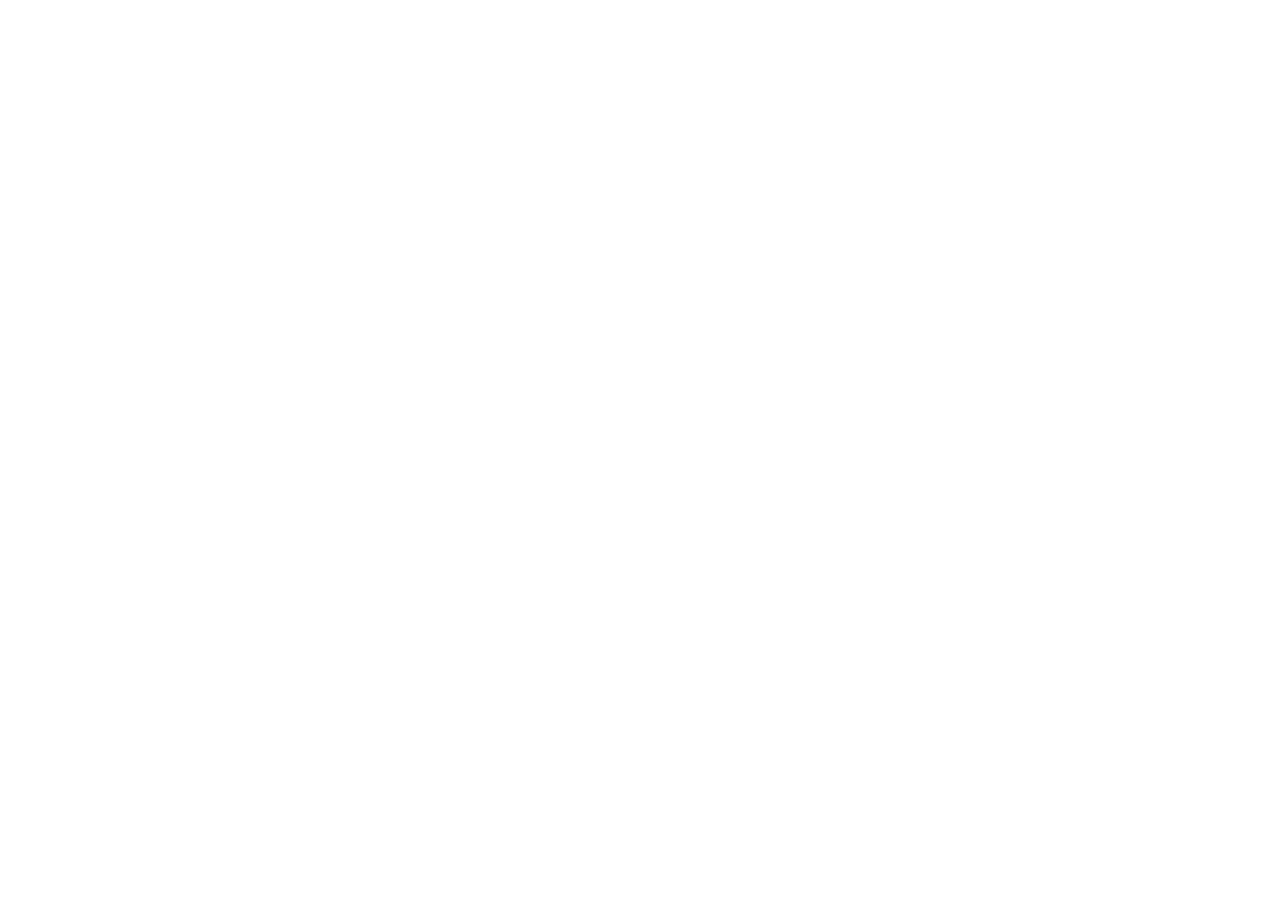
==== github.html @ 8320f014 "Atualizações de estilo" ====
<!DOCTYPE html>
<html lang="pt-br">
<head>
    <meta charset="UTF-8">
    <meta http-equiv="X-UA-Compatible" content="IE=edge">
    <meta name="viewport" content="width=device-width, initial-scale=1.0">
    <title>GitHub</title>
    <style>
        * {
            margin: 0;
            padding: 0;
        }

        main {
            width: 237px;
            height: 990px;
            background: url(../imagens/tela-github.png) left no-repeat scroll;
            background-size: cover;
        }
    </style>
</head>
<body>
</body>
</html>
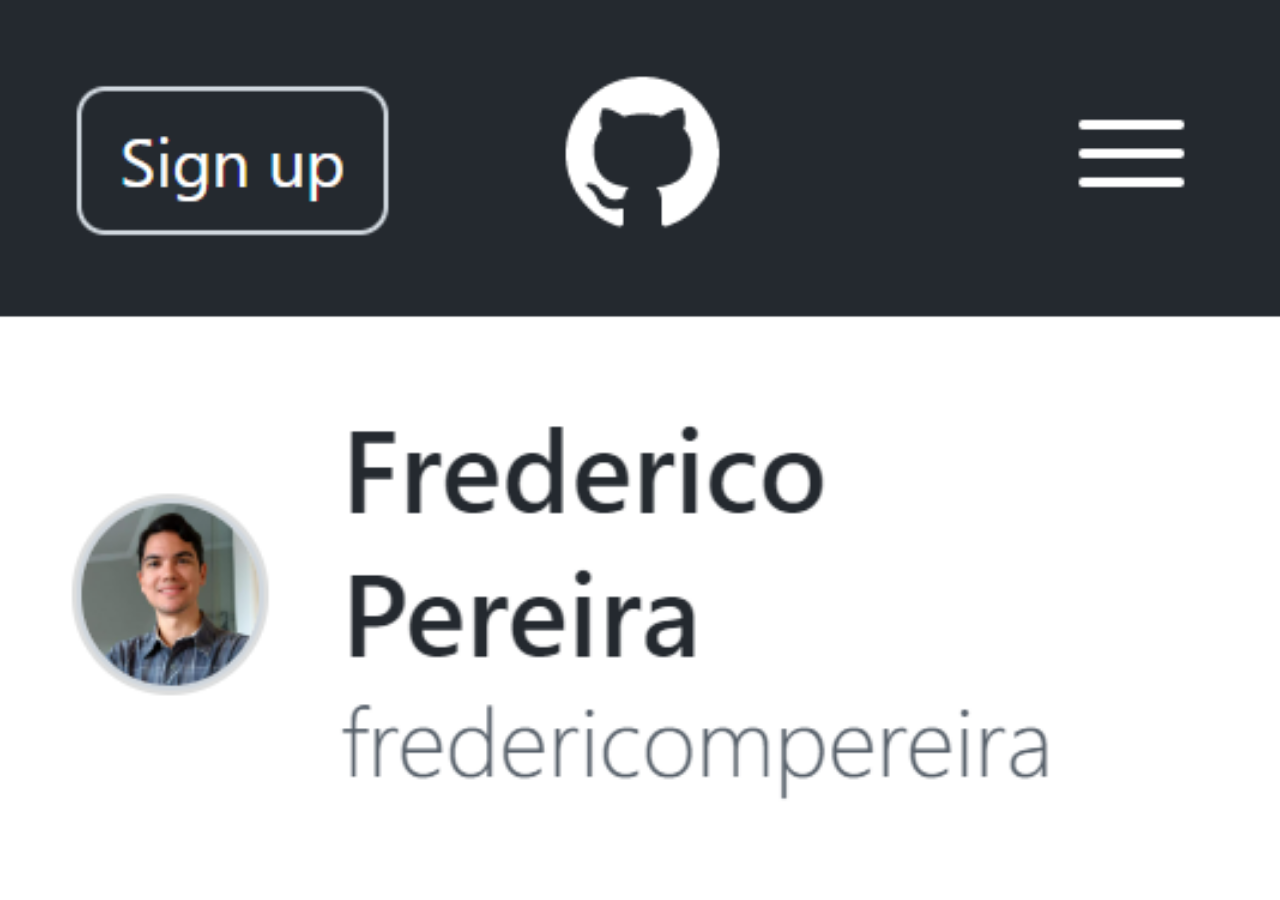
==== commit acf65f86: "Atualizações de telas" ====
--- a/github.html
+++ b/github.html
@@ -11,10 +11,10 @@
             padding: 0;
         }
 
-        main {
-            width: 237px;
-            height: 990px;
-            background: url(../imagens/tela-github.png) left no-repeat scroll;
+        body {
+            width: 100vw;
+            height: 100vh;
+            background: url(imagens/tela-github-p.png) top center no-repeat;
             background-size: cover;
         }
     </style>
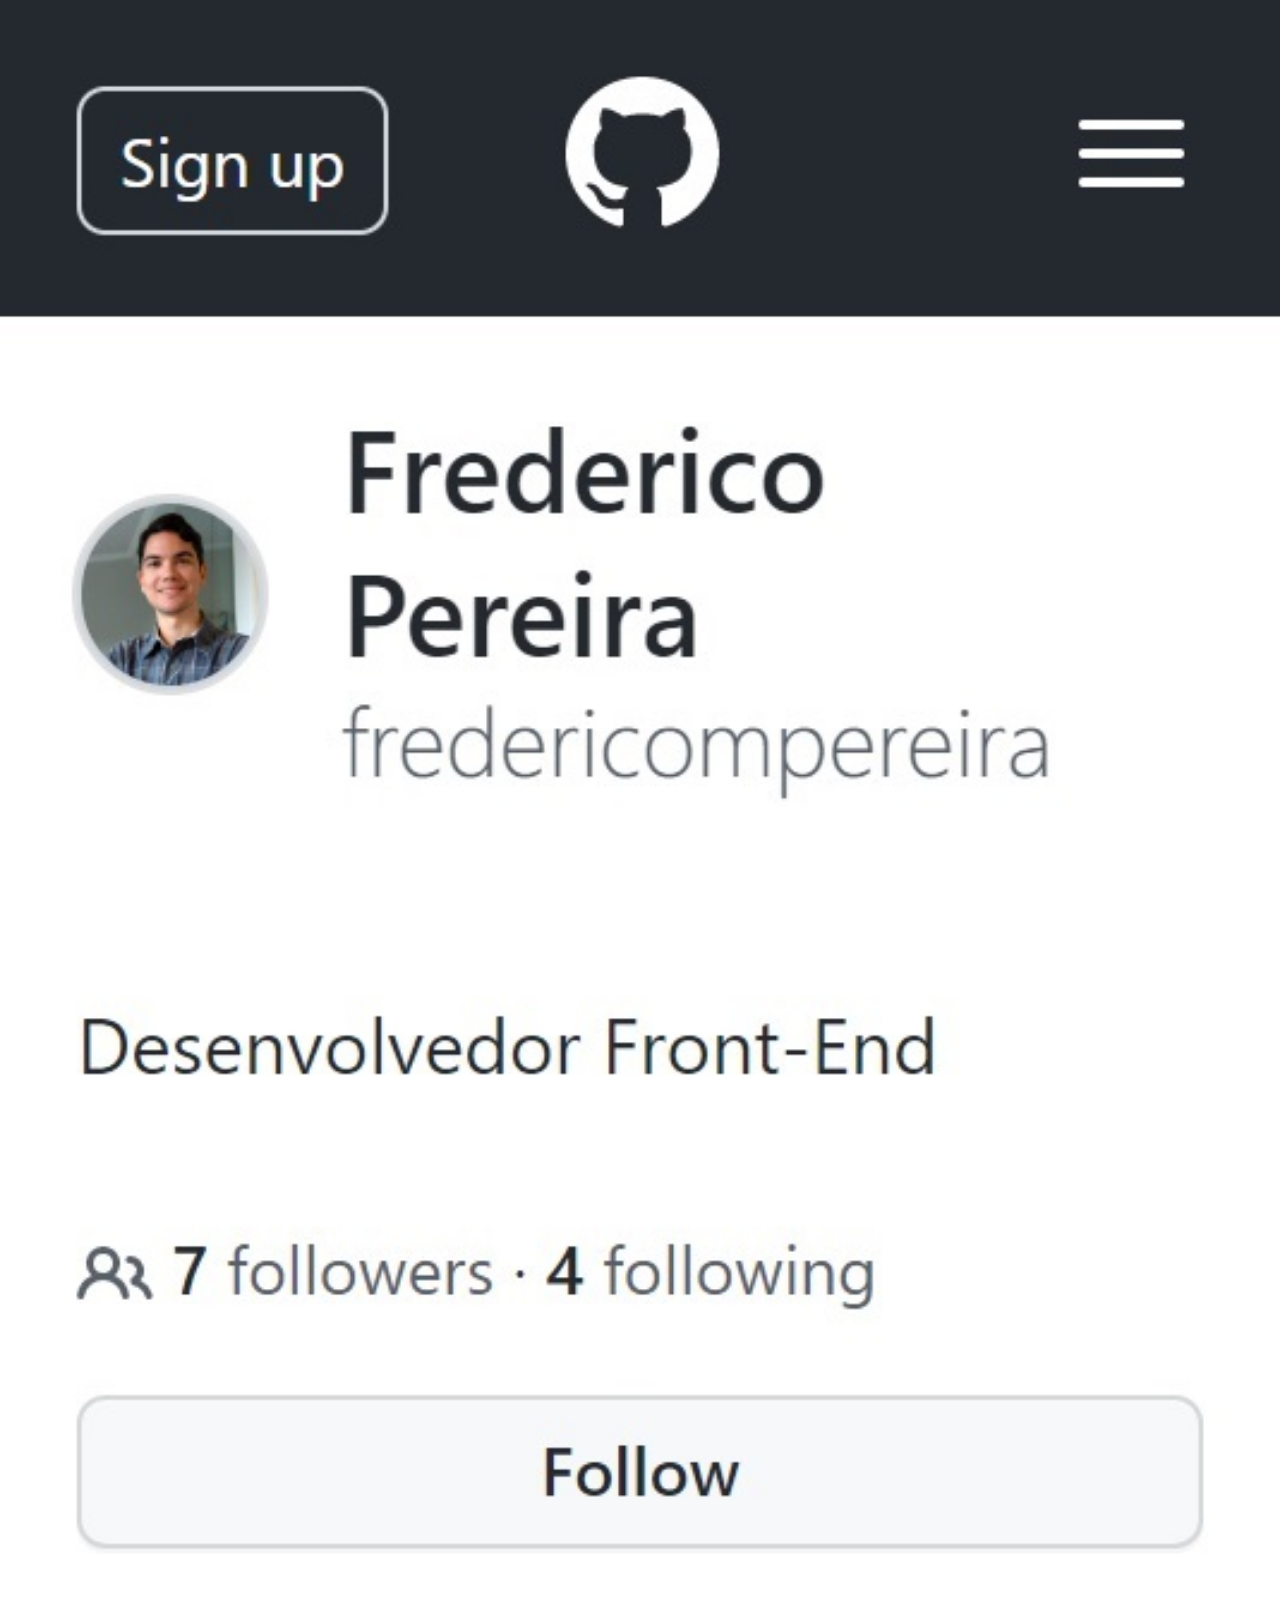
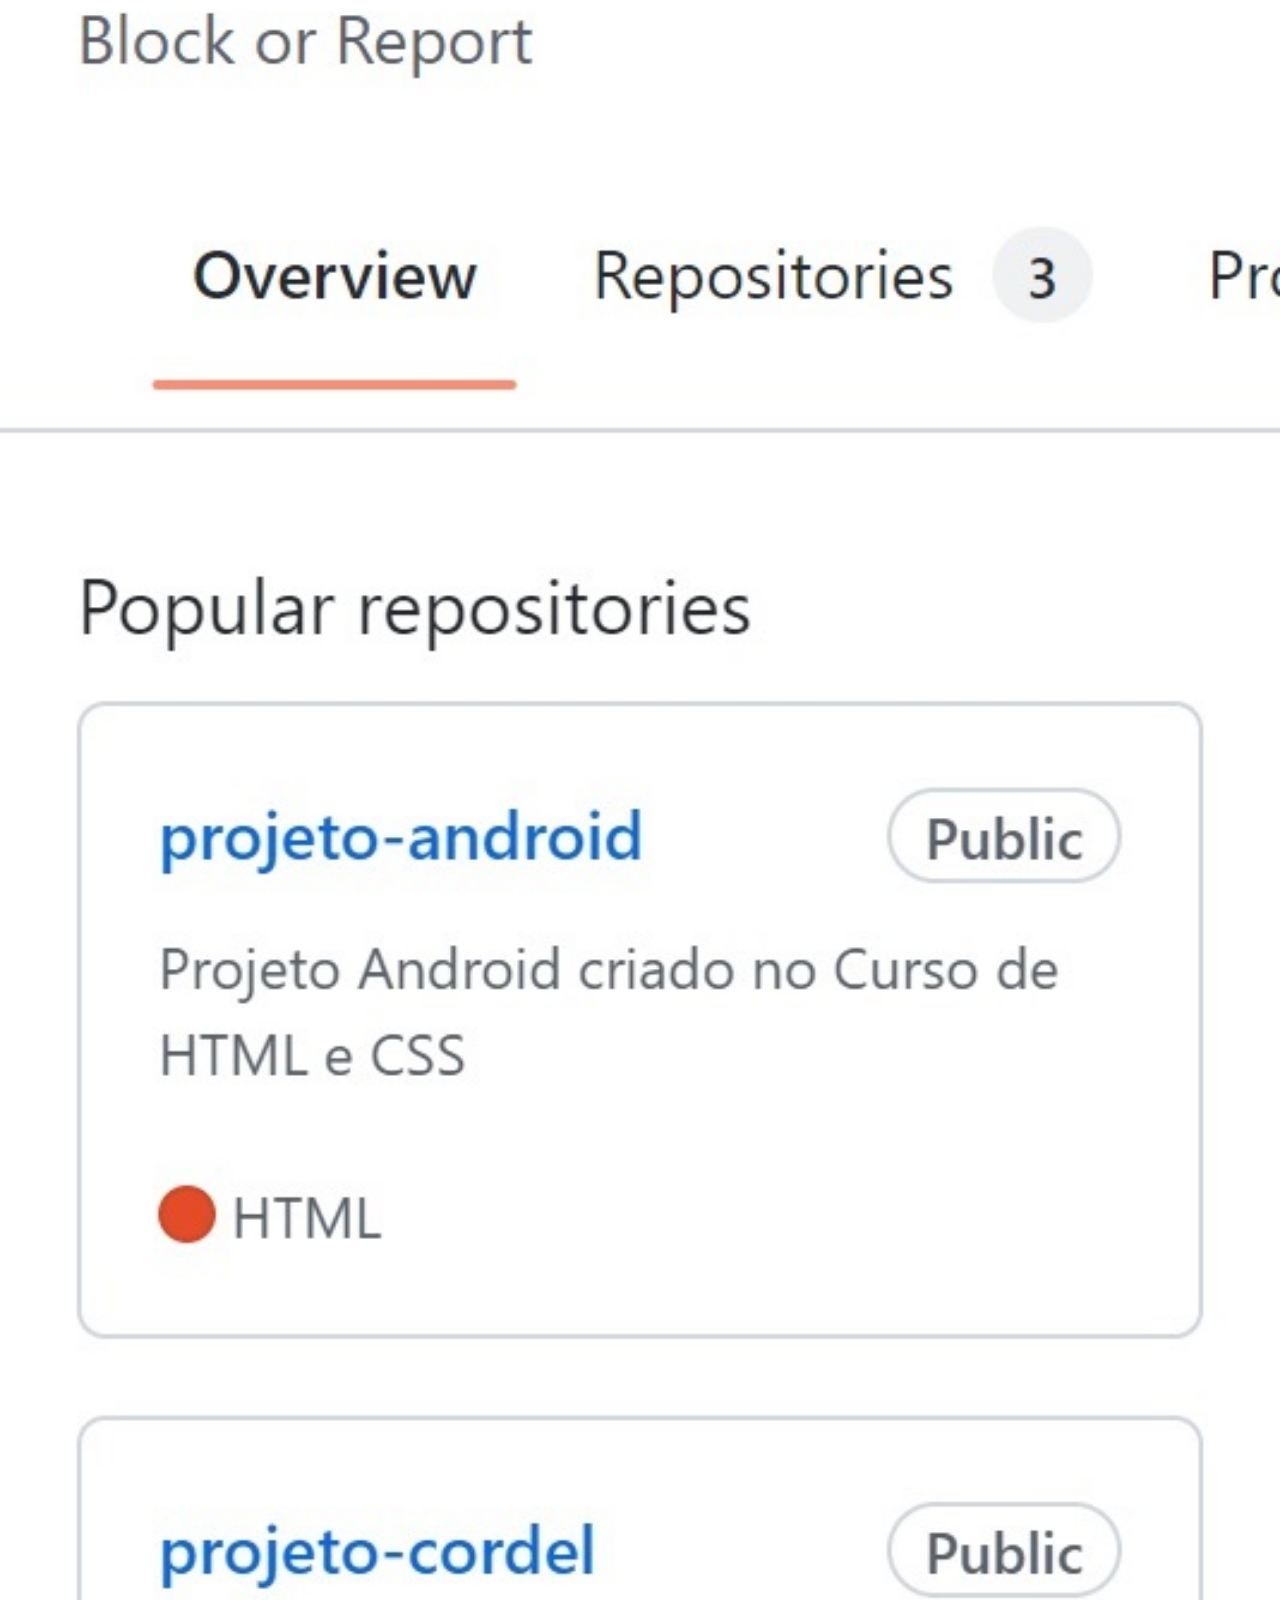
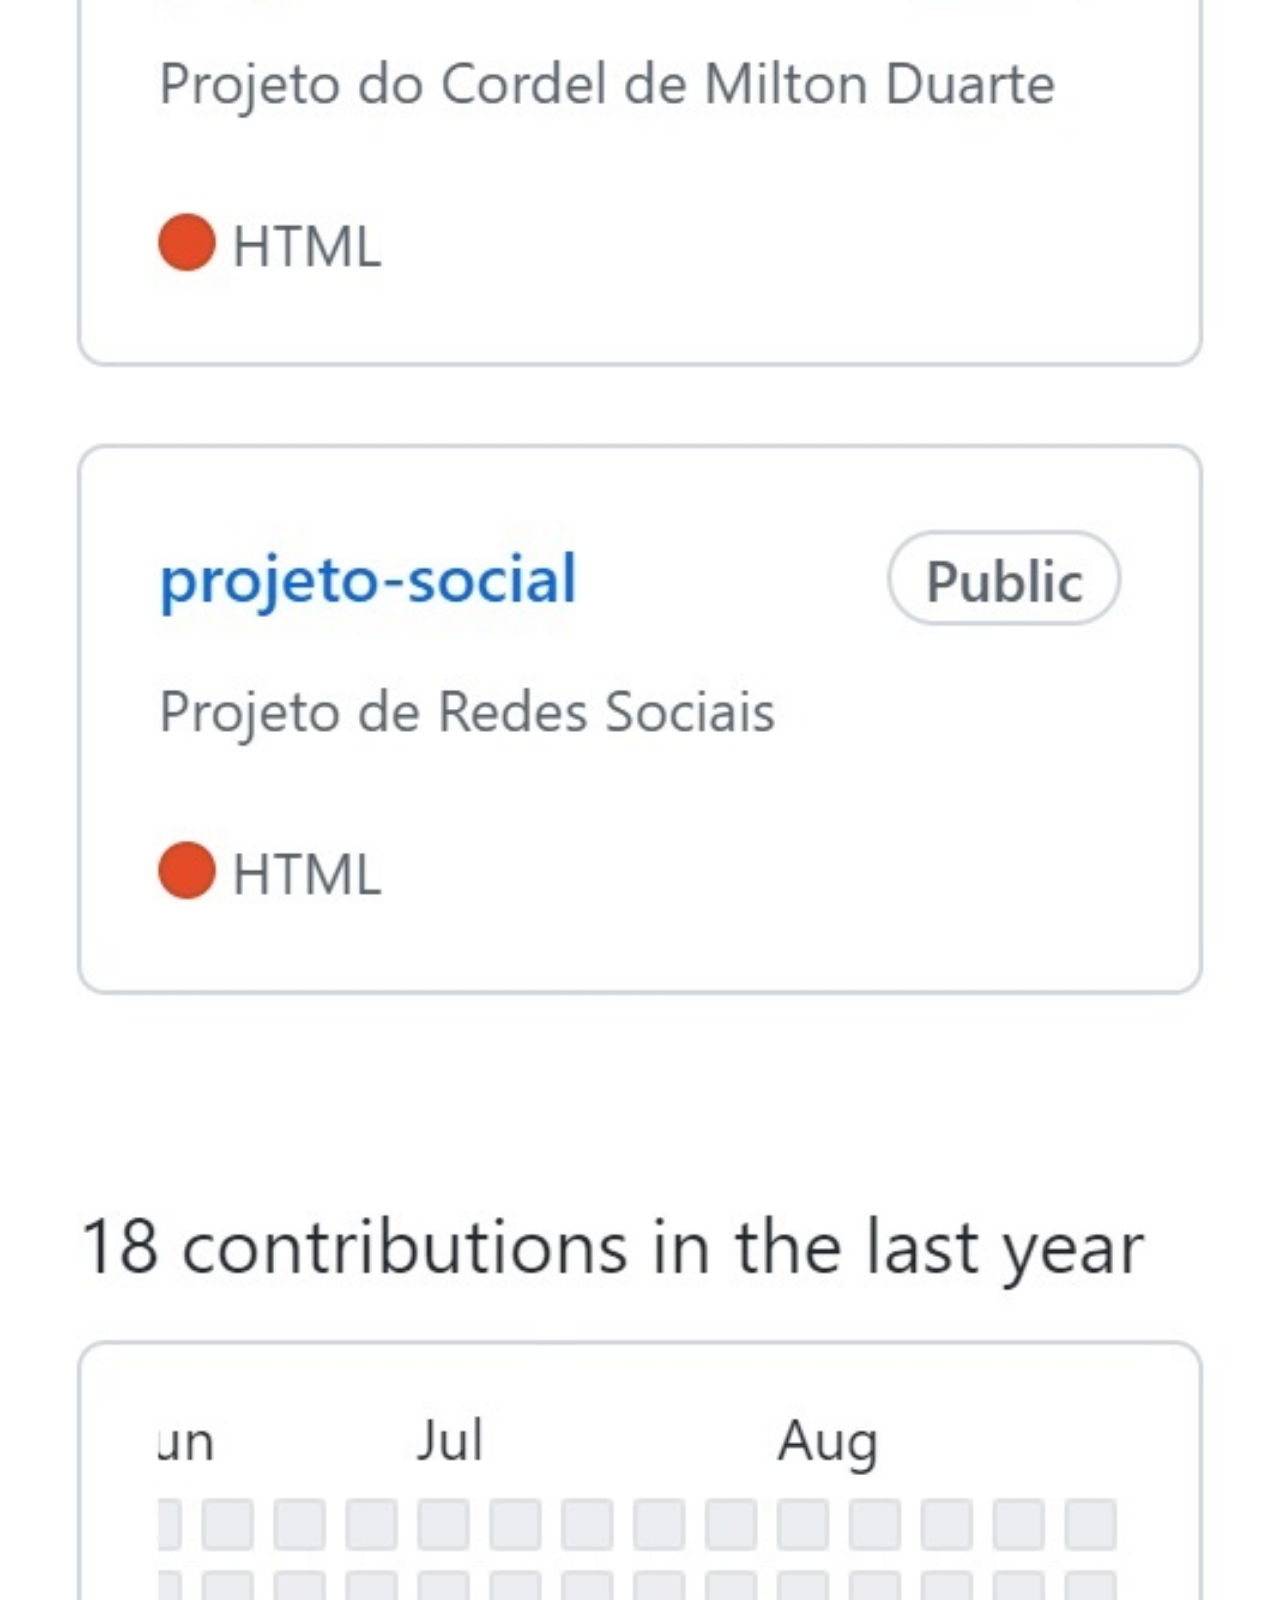
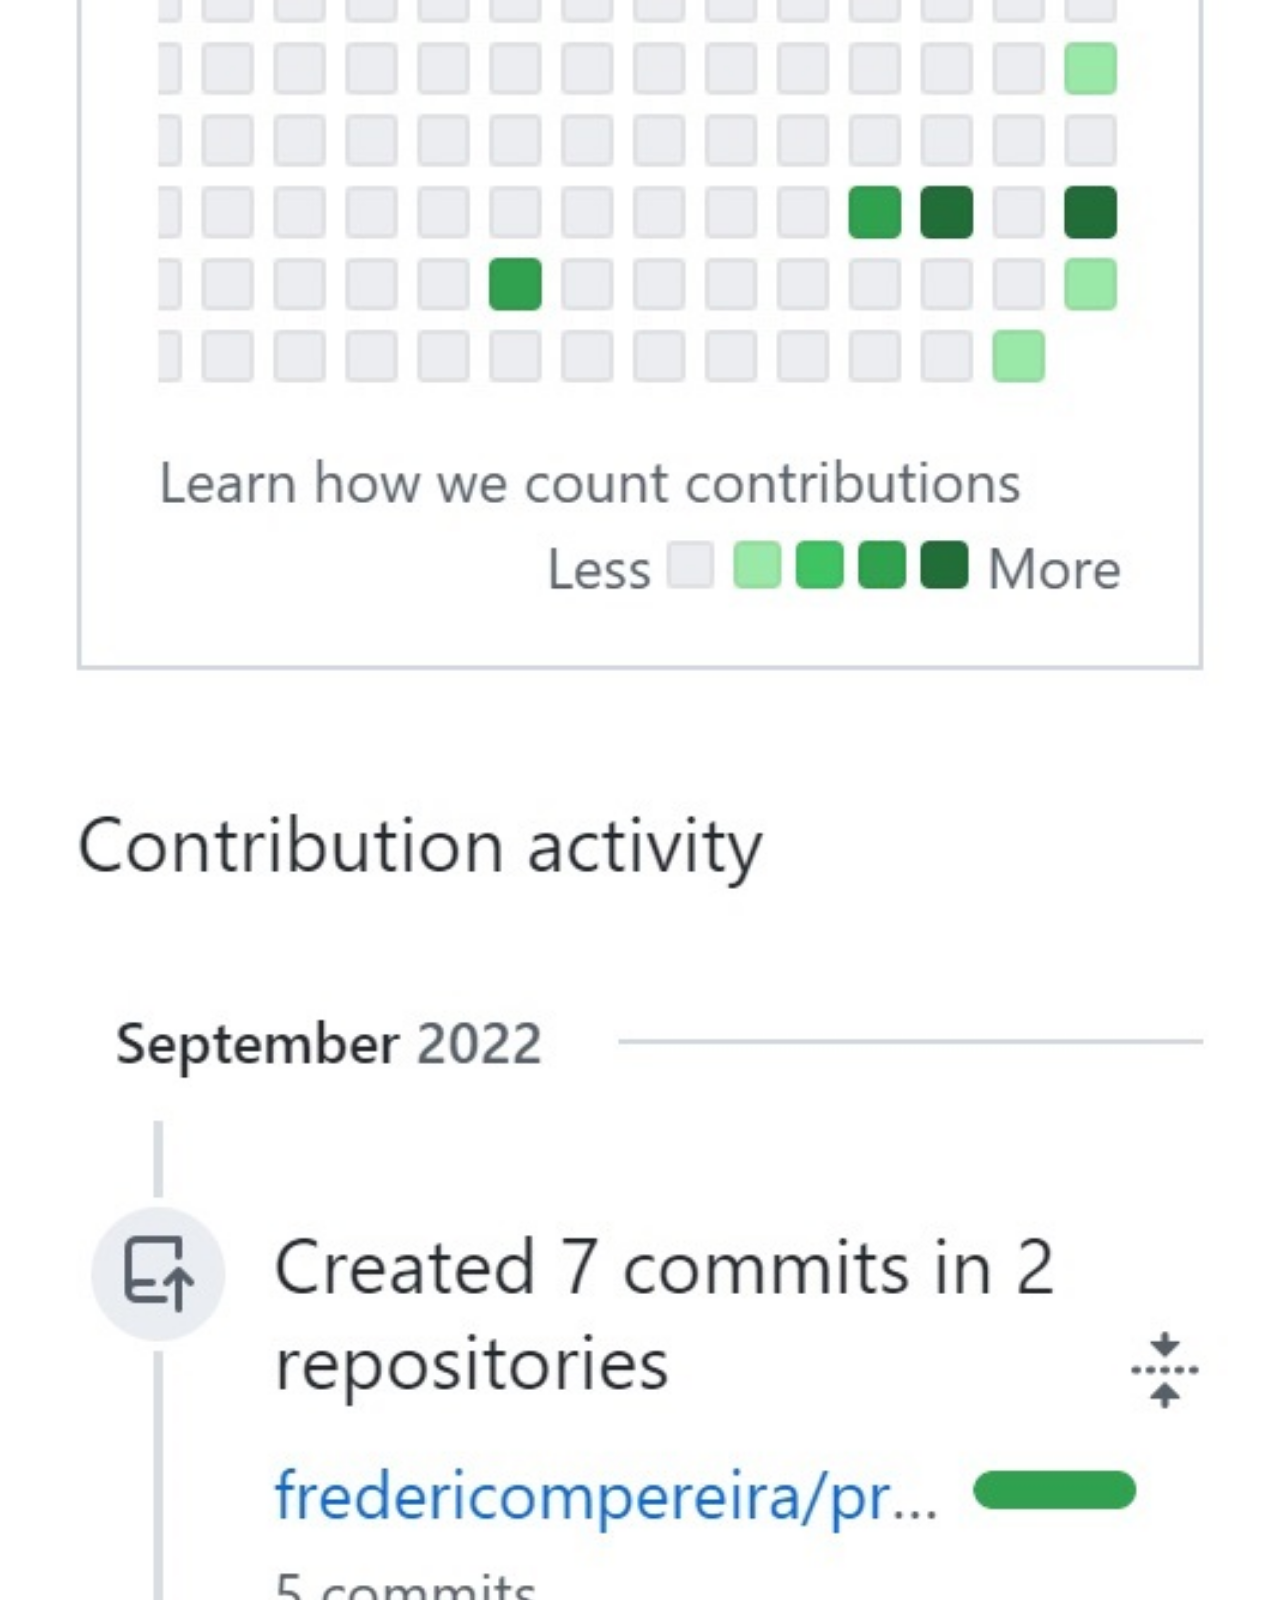
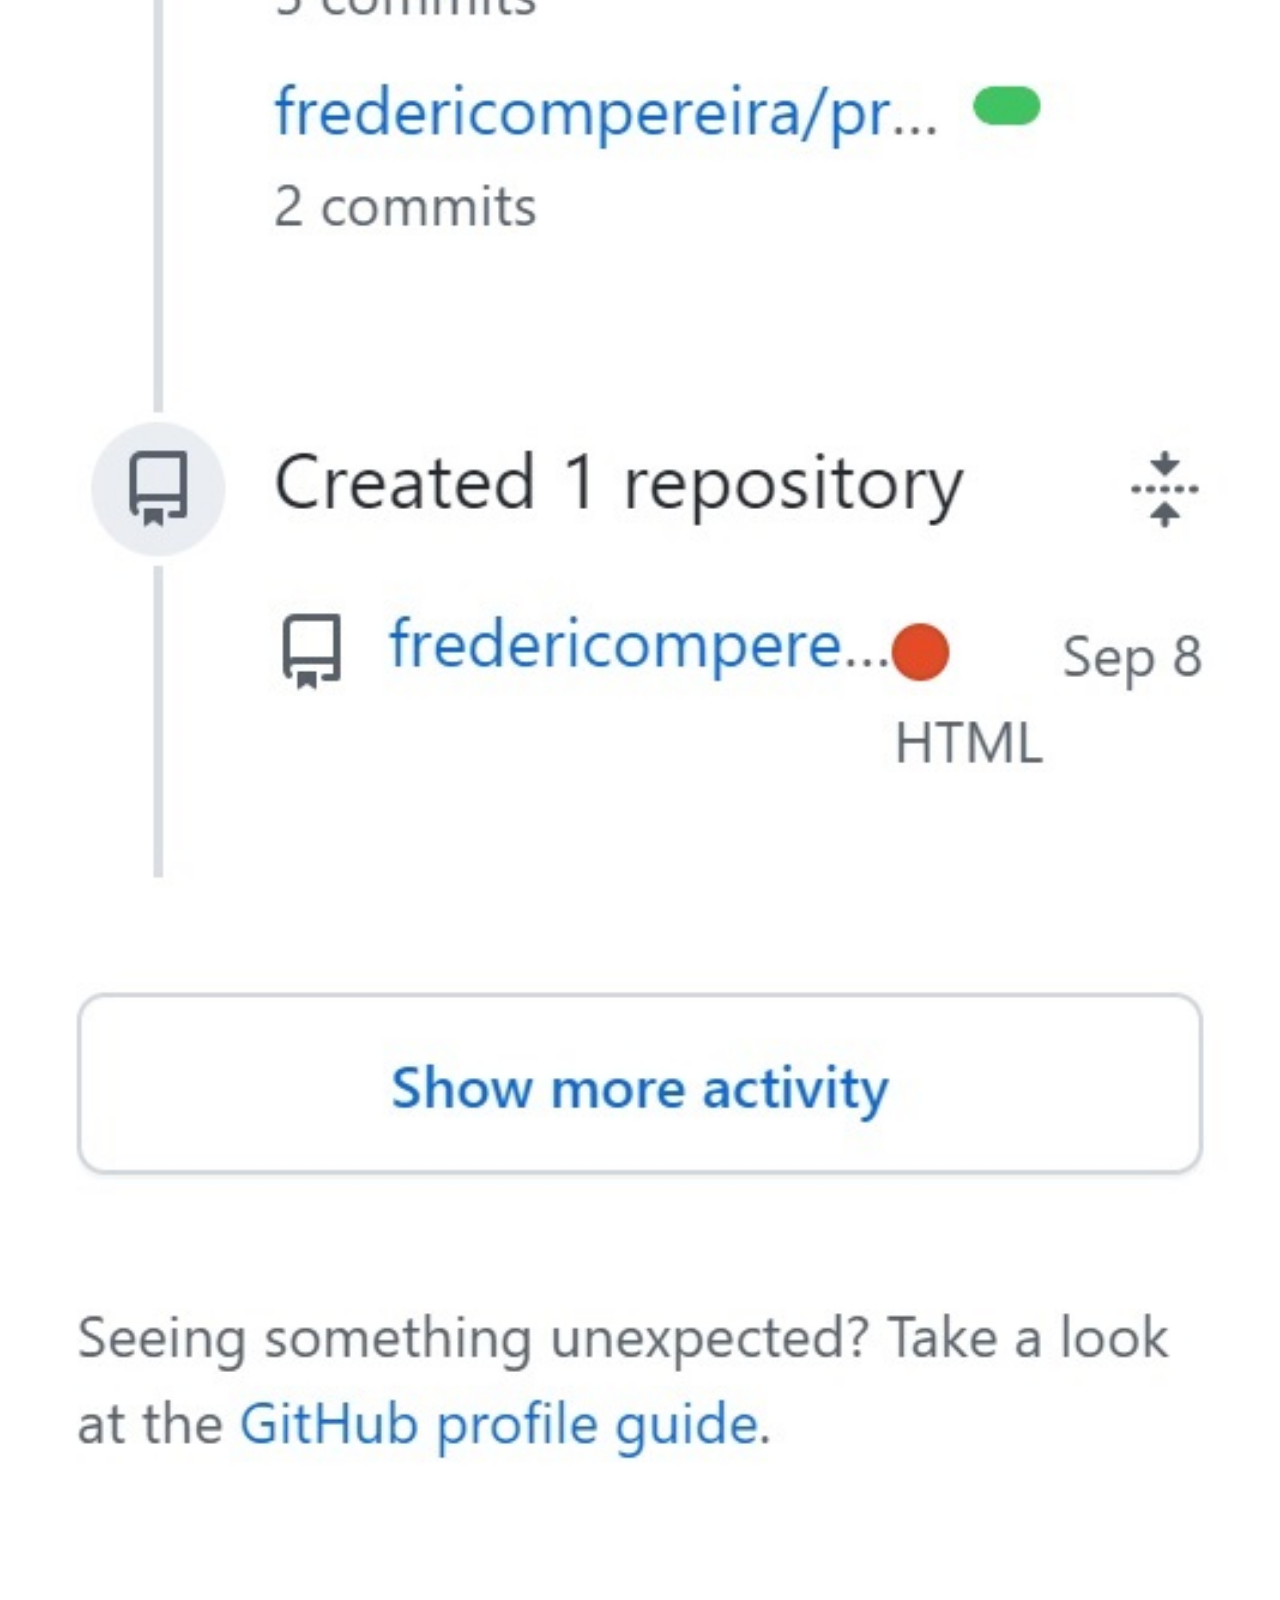
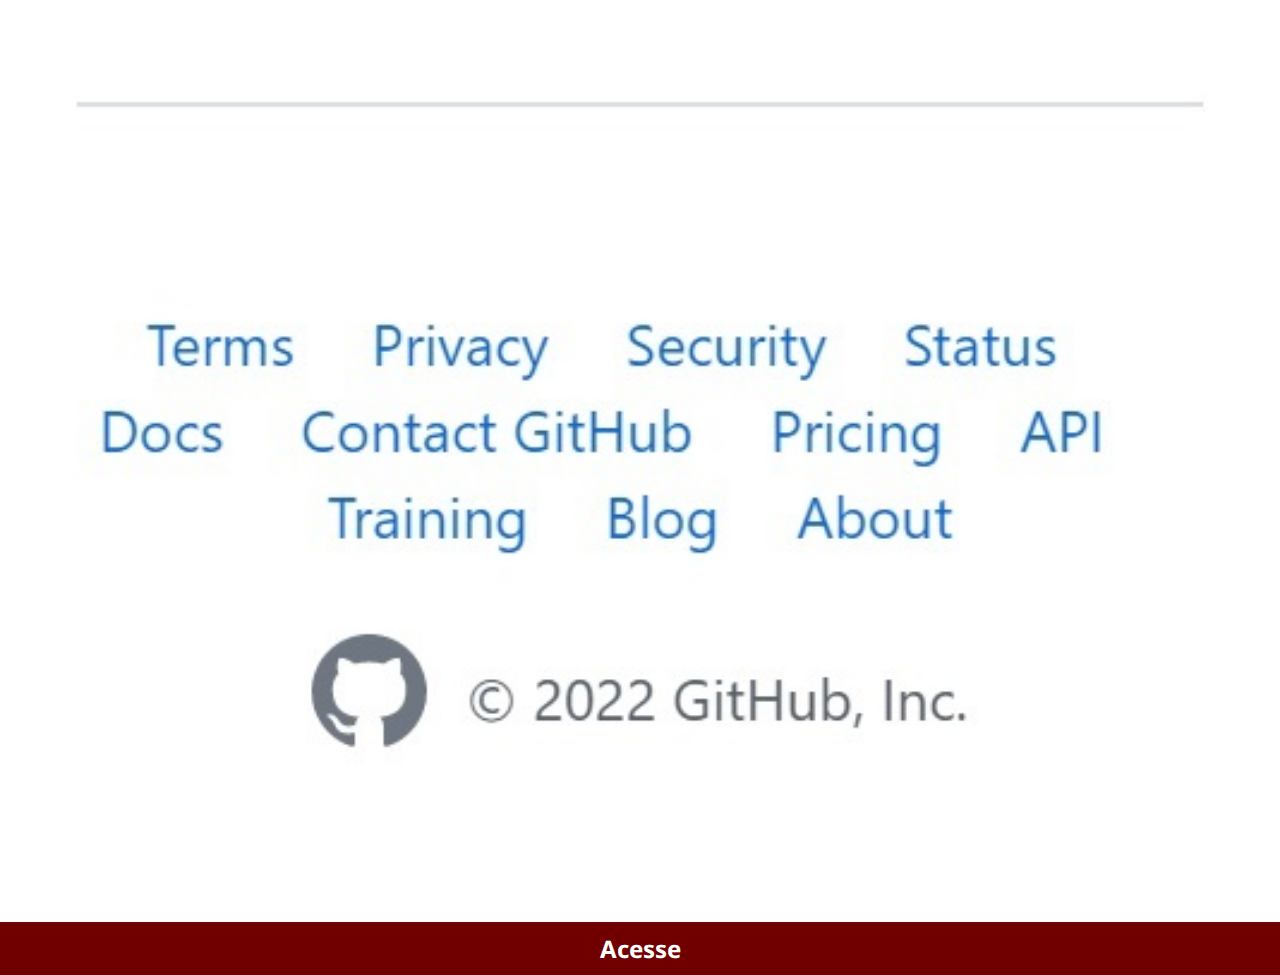
==== commit 1316fc6f: "Atualizações de estilos e telas" ====
--- a/github.html
+++ b/github.html
@@ -5,20 +5,10 @@
     <meta http-equiv="X-UA-Compatible" content="IE=edge">
     <meta name="viewport" content="width=device-width, initial-scale=1.0">
     <title>GitHub</title>
-    <style>
-        * {
-            margin: 0;
-            padding: 0;
-        }
-
-        body {
-            width: 100vw;
-            height: 100vh;
-            background: url(imagens/tela-github-p.png) top center no-repeat;
-            background-size: cover;
-        }
-    </style>
+    <link rel="stylesheet" href="style-links.css">
 </head>
 <body>
+    <img src="imagens/tela-github.jpg" alt="Tela GitHub">
+    <a href="https://github.com/fredericompereira" target="_blank" rel="noopener noreferrer">Acesse</a>
 </body>
 </html>--- a/style-links.css
+++ b/style-links.css
@@ -0,0 +1,36 @@
+@charset "UTF-8";
+@import url('https://fonts.googleapis.com/css2?family=Noto+Sans:ital,wght@0,300;0,400;0,700;1,300;1,400;1,700&display=swap');
+
+* {
+    margin: 0;
+    padding: 0;
+}
+
+::-webkit-scrollbar {
+    width: 0;
+    height: 0;
+}
+
+body {
+    background-color: white;
+    font-family: 'Noto Sans', sans-serif;
+}
+
+img {
+    width: 100vw;
+}
+
+a {
+    display: block;
+    padding: 10px;
+    background-color: #700000;
+    color: white;
+    font-size: 1.5em;
+    font-weight: bold;
+    text-align: center;
+    text-decoration: none;
+}
+
+a:hover {
+    background-color: #ad0000;
+}